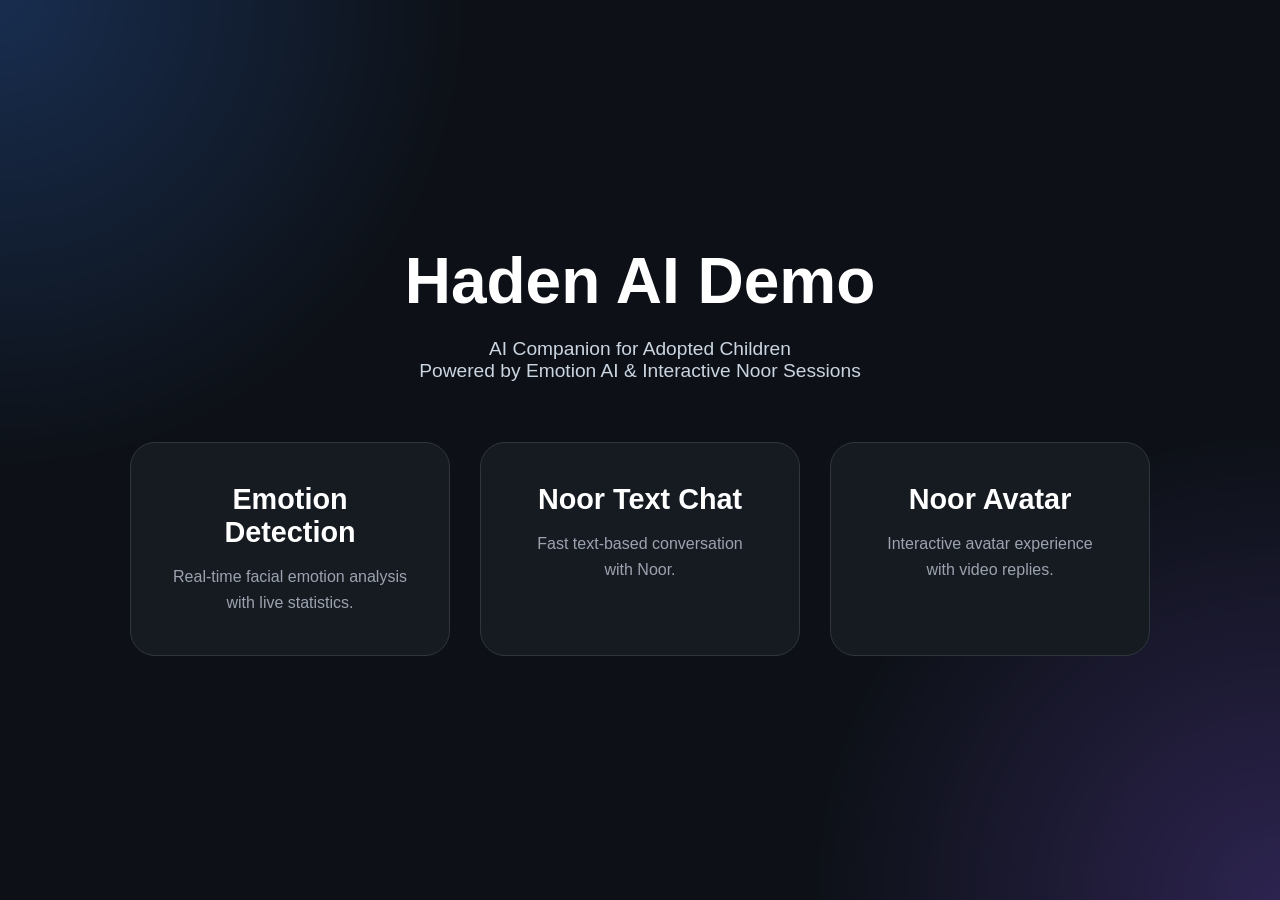
==== index.html @ 9eedb8ba "Initial Haden demo website" ====
<!doctype html>
<html lang="en">
  <head>
    <meta charset="UTF-8" />
    <meta name="viewport" content="width=device-width, initial-scale=1.0" />
    <title>Haden Demo</title>
    <link rel="stylesheet" href="style.css" />
  </head>

  <body>
    <div class="overlay"></div>

    <div class="container">
      <h1>Haden AI Demo</h1>

      <p class="subtitle">
        AI Companion for Adopted Children<br />
        Powered by Emotion AI & Interactive Noor Sessions
      </p>

      <div class="cards">
        <a href="face.html" class="card">
          <h2>Emotion Detection</h2>
          <p>Real-time facial emotion analysis with live statistics.</p>
        </a>

        <a href="text-chat.html" class="card">
          <h2>Noor Text Chat</h2>
          <p>Fast text-based conversation with Noor.</p>
        </a>

        <a href="avatar-chat.html" class="card">
          <h2>Noor Avatar</h2>
          <p>Interactive avatar experience with video replies.</p>
        </a>
      </div>
    </div>
  </body>
</html>
---- style.css ----
* {
  margin: 0;
  padding: 0;
  box-sizing: border-box;
  font-family: Arial, Helvetica, sans-serif;
}

body {
  background: #0d1117;
  color: white;
  min-height: 100vh;
  display: flex;
  justify-content: center;
  align-items: center;
  overflow-x: hidden;
  overflow-y: auto;
  position: relative;
}

.overlay {
  position: absolute;
  inset: 0;
  background:
    radial-gradient(circle at top left, #3b82f6 0%, transparent 30%),
    radial-gradient(circle at bottom right, #8b5cf6 0%, transparent 30%);
  opacity: 0.25;
}

.container {
  position: relative;
  z-index: 2;
  text-align: center;
  width: 90%;
  max-width: 1100px;
  padding: 40px 0;
}

.chat-container {
  width: 90%;
  max-width: 1000px;
  margin: auto;
  padding: 40px 0;
}

h1 {
  font-size: 4rem;
  margin-bottom: 20px;
}

.subtitle {
  color: #cbd5e1;
  margin-bottom: 60px;
  font-size: 1.2rem;
}

.back-btn {
  position: fixed;
  top: 24px;
  left: 24px;
  z-index: 20;
  color: white;
  text-decoration: none;
  background: #161b22;
  border: 1px solid #30363d;
  padding: 12px 18px;
  border-radius: 14px;
  transition: 0.3s;
}

.back-btn:hover {
  background: #8b5cf6;
}

.cards {
  display: flex;
  gap: 30px;
  justify-content: center;
  flex-wrap: wrap;
}

.card {
  width: 320px;
  padding: 40px;
  border-radius: 25px;
  background: #161b22;
  text-decoration: none;
  color: white;
  transition: 0.3s;
  border: 1px solid #30363d;
}

.card:hover {
  transform: translateY(-10px);
  border-color: #8b5cf6;
  box-shadow: 0 0 30px rgba(139, 92, 246, 0.4);
}

.card h2 {
  margin-bottom: 15px;
  font-size: 1.8rem;
}

.card p {
  color: #9ca3af;
  line-height: 1.6;
}

video {
  width: 700px;
  max-width: 90%;
  border-radius: 25px;
  border: 2px solid #30363d;
  margin-bottom: 30px;
}

.emotion-box {
  background: #161b22;
  padding: 25px;
  border-radius: 20px;
  border: 1px solid #30363d;
  width: 300px;
  margin: auto;
}

.emotion-box h2 {
  font-size: 2rem;
  margin-bottom: 10px;
}

.live-confidence {
  width: 100%;
  height: 18px;
  background: #0d1117;
  border-radius: 999px;
  overflow: hidden;
  border: 1px solid #30363d;
  margin-top: 18px;
}

.live-bar {
  width: 0%;
  height: 100%;
  background: linear-gradient(90deg, #8b5cf6, #3b82f6);
  border-radius: 999px;
  transition: width 0.4s ease;
}

.emotion-chart-box {
  margin: 30px auto 0;
  width: 700px;
  max-width: 90%;
  background: #161b22;
  border: 1px solid #30363d;
  border-radius: 25px;
  padding: 25px;
  text-align: left;
}

.emotion-chart-box h2 {
  margin-bottom: 20px;
  text-align: center;
  color: #8b5cf6;
}

.emotion-row {
  margin-bottom: 18px;
}

.emotion-label {
  display: flex;
  justify-content: space-between;
  margin-bottom: 8px;
  color: #e5e7eb;
  text-transform: capitalize;
}

.emotion-bar-bg {
  width: 100%;
  height: 14px;
  background: #0d1117;
  border-radius: 999px;
  overflow: hidden;
  border: 1px solid #30363d;
}

.emotion-bar {
  height: 100%;
  background: #8b5cf6;
  border-radius: 999px;
  transition: width 0.4s ease;
}

.pie-wrapper {
  display: flex;
  justify-content: center;
  margin-top: 30px;
}

.pie-chart {
  width: 180px;
  height: 180px;
  border-radius: 50%;
  background: #0d1117;
  border: 1px solid #30363d;
}

.chat-box {
  height: 500px;
  overflow-y: auto;
  background: #161b22;
  border: 1px solid #30363d;
  border-radius: 20px;
  padding: 20px;
  margin-top: 30px;
  margin-bottom: 20px;
}

.avatar-chat-box {
  height: 320px;
}

.message {
  padding: 15px;
  border-radius: 15px;
  margin-bottom: 15px;
  max-width: 75%;
  line-height: 1.6;
}

.user {
  background: #2563eb;
  margin-left: auto;
}

.bot {
  background: #30363d;
}

.input-area {
  display: flex;
  gap: 15px;
}

input,
select {
  flex: 1;
  padding: 18px;
  border-radius: 15px;
  background: #161b22;
  color: white;
  font-size: 1rem;
  border: 1px solid #30363d;
}

button {
  padding: 18px 30px;
  border: none;
  border-radius: 15px;
  background: #8b5cf6;
  color: white;
  font-size: 1rem;
  cursor: pointer;
  transition: 0.3s;
}

button:hover {
  opacity: 0.85;
}

button:disabled {
  opacity: 0.5;
  cursor: not-allowed;
}

.setup-box {
  background: #161b22;
  border: 1px solid #30363d;
  border-radius: 25px;
  padding: 30px;
  margin: 30px auto;
  max-width: 500px;
  display: flex;
  flex-direction: column;
  gap: 15px;
}

.setup-box h2 {
  margin-bottom: 10px;
}

.end-btn {
  margin-top: 20px;
  background: #dc2626;
}

.report-box {
  margin-top: 20px;
  background: #0b1220;
  border: 1px solid #30363d;
  border-radius: 20px;
  padding: 20px;
  white-space: pre-wrap;
  text-align: left;
  display: none;
}

.report-card {
  background: #161b22;
  border: 1px solid #30363d;
  border-radius: 20px;
  padding: 20px;
  margin-bottom: 20px;
  text-align: right;
}

.report-card h2 {
  margin-bottom: 15px;
  color: #8b5cf6;
}

.report-card p,
.report-card li {
  line-height: 1.8;
  color: #e5e7eb;
}

.report-card ul {
  padding-right: 20px;
}

.avatar-wrapper {
  display: flex;
  justify-content: center;
  margin: 30px 0;
}

.noor-video {
  width: 520px;
  max-width: 90%;
  border-radius: 30px;
  object-fit: cover;
  background: #111827;
  border: 1px solid #30363d;
  box-shadow: 0 0 45px rgba(139, 92, 246, 0.28);
}

.mode-buttons {
  display: flex;
  justify-content: center;
  gap: 15px;
  margin-bottom: 25px;
}

.mode-btn {
  padding: 12px 28px;
  border-radius: 14px;
  border: none;
  background: #1f2937;
  color: white;
  cursor: pointer;
  transition: 0.3s;
}

.mode-btn.active {
  background: #8b5cf6;
}

.voice-panel {
  flex-direction: column;
  justify-content: center;
  align-items: center;
  min-height: 320px;
  background: #161b22;
  border: 1px solid #30363d;
  border-radius: 25px;
  margin-bottom: 25px;
  gap: 25px;
}

.voice-visualizer {
  width: 210px;
  height: 210px;
  border-radius: 50%;
  display: flex;
  justify-content: center;
  align-items: center;
  background: repeating-radial-gradient(
    circle,
    transparent 0px,
    transparent 8px,
    rgba(139, 92, 246, 0.9) 9px,
    transparent 11px
  );
  animation: softPulse 1.5s infinite;
  box-shadow: 0 0 50px rgba(139, 92, 246, 0.45);
  cursor: pointer;
}

.voice-visualizer span {
  width: 105px;
  height: 105px;
  border-radius: 50%;
  background: #0d1117;
  display: block;
}

.voice-visualizer.listening {
  animation: strongPulse 0.9s infinite;
}

.voice-visualizer.thinking {
  background: repeating-radial-gradient(
    circle,
    transparent 0px,
    transparent 8px,
    rgba(245, 158, 11, 0.95) 9px,
    transparent 11px
  );
}

.voice-status {
  color: #e5e7eb;
  font-size: 1.3rem;
  text-align: center;
}

.voice-transcript {
  color: #9ca3af;
  font-size: 1rem;
  text-align: center;
}

@keyframes softPulse {
  0%,
  100% {
    transform: scale(1);
    opacity: 0.75;
  }
  50% {
    transform: scale(1.04);
    opacity: 1;
  }
}

@keyframes strongPulse {
  0%,
  100% {
    transform: scale(1);
  }
  50% {
    transform: scale(1.12);
  }
}

@media (max-width: 700px) {
  h1 {
    font-size: 2.6rem;
  }

  .subtitle {
    margin-bottom: 35px;
  }

  .card {
    width: 100%;
  }

  .input-area {
    flex-direction: column;
  }

  .message {
    max-width: 100%;
  }

  .chat-box {
    height: 420px;
  }

  .back-btn {
    position: static;
    display: inline-block;
    margin: 20px;
  }

  .voice-visualizer {
    width: 170px;
    height: 170px;
  }

  .voice-visualizer span {
    width: 85px;
    height: 85px;
  }
}
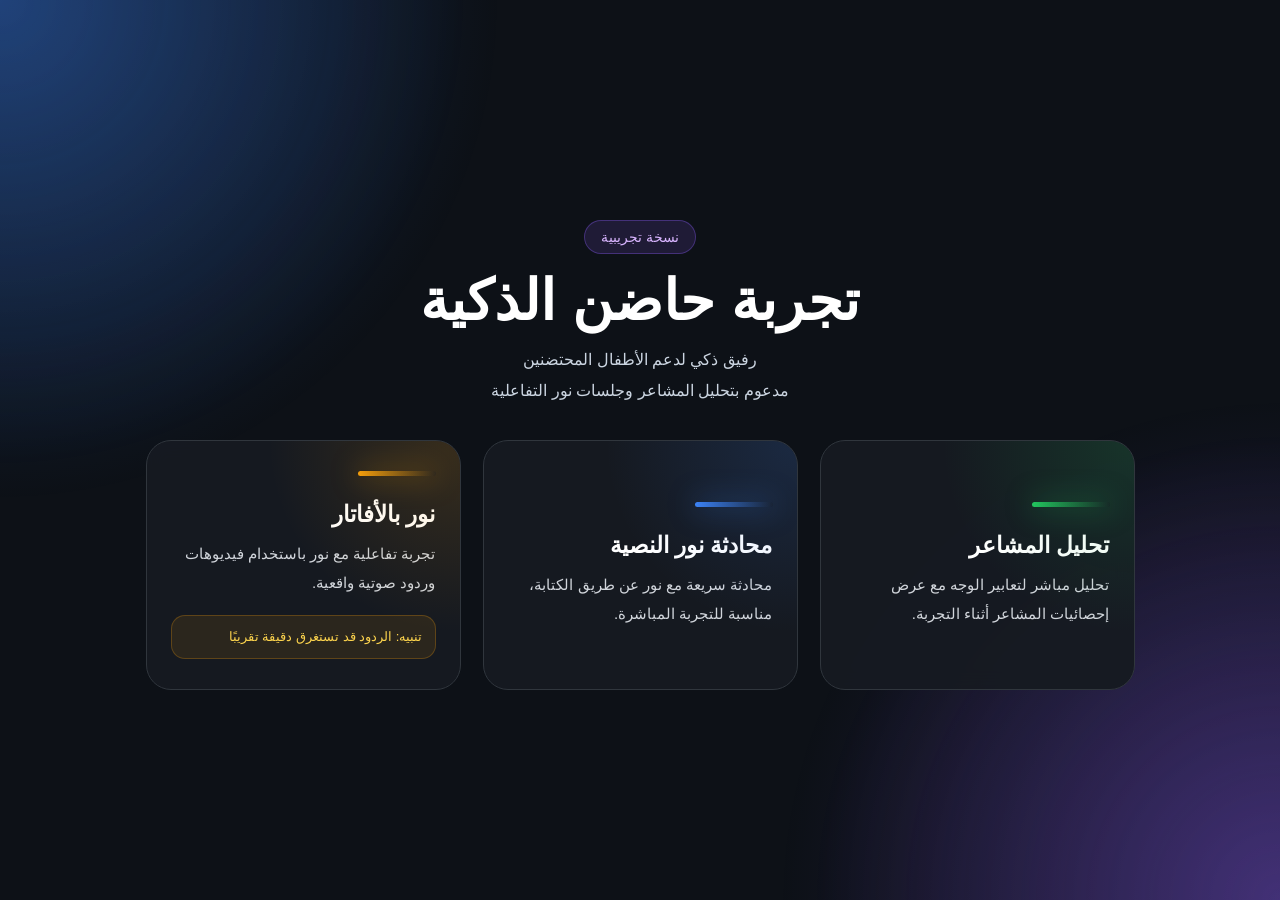
==== commit f4505a19: "update" ====
--- a/index.html
+++ b/index.html
@@ -1,37 +1,56 @@
 <!doctype html>
-<html lang="en">
+<html lang="ar" dir="rtl">
   <head>
     <meta charset="UTF-8" />
     <meta name="viewport" content="width=device-width, initial-scale=1.0" />
-    <title>Haden Demo</title>
+    <title>تجربة حاضن</title>
     <link rel="stylesheet" href="style.css" />
   </head>
 
   <body>
     <div class="overlay"></div>
 
-    <div class="container">
-      <h1>Haden AI Demo</h1>
+    <div class="container home-container">
+      <div class="home-hero">
+        <span class="home-badge">نسخة تجريبية</span>
 
-      <p class="subtitle">
-        AI Companion for Adopted Children<br />
-        Powered by Emotion AI & Interactive Noor Sessions
-      </p>
+        <h1>تجربة حاضن الذكية</h1>
 
-      <div class="cards">
-        <a href="face.html" class="card">
-          <h2>Emotion Detection</h2>
-          <p>Real-time facial emotion analysis with live statistics.</p>
+        <p class="subtitle">
+          رفيق ذكي لدعم الأطفال المحتضنين<br />
+          مدعوم بتحليل المشاعر وجلسات نور التفاعلية
+        </p>
+      </div>
+
+      <div class="cards home-cards">
+        <a href="face.html" class="card home-card emotion-card">
+          <div class="card-glow emotion-glow"></div>
+
+          <h2>تحليل المشاعر</h2>
+
+          <p>
+            تحليل مباشر لتعابير الوجه مع عرض إحصائيات المشاعر أثناء التجربة.
+          </p>
         </a>
 
-        <a href="text-chat.html" class="card">
-          <h2>Noor Text Chat</h2>
-          <p>Fast text-based conversation with Noor.</p>
+        <a href="text-chat.html" class="card home-card chat-card">
+          <div class="card-glow chat-glow"></div>
+
+          <h2>محادثة نور النصية</h2>
+
+          <p>محادثة سريعة مع نور عن طريق الكتابة، مناسبة للتجربة المباشرة.</p>
         </a>
 
-        <a href="avatar-chat.html" class="card">
-          <h2>Noor Avatar</h2>
-          <p>Interactive avatar experience with video replies.</p>
+        <a href="avatar-chat.html" class="card home-card avatar-card">
+          <div class="card-glow avatar-glow"></div>
+
+          <h2>نور بالأفاتار</h2>
+
+          <p>تجربة تفاعلية مع نور باستخدام فيديوهات وردود صوتية واقعية.</p>
+
+          <span class="delay-warning">
+            تنبيه: الردود قد تستغرق دقيقة تقريبًا
+          </span>
         </a>
       </div>
     </div>
--- a/style.css
+++ b/style.css
@@ -5,16 +5,43 @@
   font-family: Arial, Helvetica, sans-serif;
 }
 
+html,
+body {
+  width: 100%;
+  max-width: 100%;
+  overflow-x: hidden;
+  overscroll-behavior-x: none;
+}
+
 body {
   background: #0d1117;
   color: white;
   min-height: 100vh;
+  min-height: 100dvh;
   display: flex;
   justify-content: center;
   align-items: center;
-  overflow-x: hidden;
   overflow-y: auto;
   position: relative;
+}
+
+body::before {
+  content: "";
+  position: fixed;
+  inset: 0;
+  z-index: 0;
+  pointer-events: none;
+  background:
+    radial-gradient(
+      circle at top left,
+      rgba(59, 130, 246, 0.26) 0%,
+      transparent 32%
+    ),
+    radial-gradient(
+      circle at bottom right,
+      rgba(139, 92, 246, 0.24) 0%,
+      transparent 32%
+    );
 }
 
 .overlay {
@@ -26,25 +53,42 @@
   opacity: 0.25;
 }
 
+.container,
+.chat-container,
+.face-container,
+.setup-box,
+#chat-section,
+.chat-box,
+.input-area,
+.report-box,
+.card,
+.camera-card,
+.face-stats-box {
+  min-width: 0;
+  max-width: 100%;
+}
+
 .container {
   position: relative;
   z-index: 2;
   text-align: center;
-  width: 90%;
-  max-width: 1100px;
+  width: min(100% - 32px, 1100px);
   padding: 40px 0;
 }
 
 .chat-container {
-  width: 90%;
-  max-width: 1000px;
-  margin: auto;
-  padding: 40px 0;
+  position: relative;
+  z-index: 2;
+  width: min(100% - 32px, 760px);
+  margin: 0 auto;
+  padding: 86px 0 34px;
+  text-align: center;
 }
 
 h1 {
-  font-size: 4rem;
-  margin-bottom: 20px;
+  font-size: clamp(2rem, 6vw, 4rem);
+  line-height: 1.1;
+  margin-bottom: 22px;
 }
 
 .subtitle {
@@ -55,16 +99,17 @@
 
 .back-btn {
   position: fixed;
-  top: 24px;
-  left: 24px;
-  z-index: 20;
+  top: 18px;
+  left: 18px;
+  z-index: 999;
   color: white;
   text-decoration: none;
-  background: #161b22;
-  border: 1px solid #30363d;
-  padding: 12px 18px;
-  border-radius: 14px;
+  background: rgba(22, 27, 34, 0.94);
+  border: 1px solid #30363d;
+  padding: 10px 14px;
+  border-radius: 13px;
   transition: 0.3s;
+  backdrop-filter: blur(10px);
 }
 
 .back-btn:hover {
@@ -204,15 +249,26 @@
   border: 1px solid #30363d;
 }
 
+/* ===== Text Chat Page ===== */
+
+#chat-section {
+  width: 100%;
+  overflow-x: hidden;
+}
+
 .chat-box {
-  height: 500px;
+  width: 100%;
+  height: 46dvh;
+  min-height: 300px;
+  max-height: 520px;
   overflow-y: auto;
-  background: #161b22;
+  overflow-x: hidden;
+  background: rgba(22, 27, 34, 0.96);
   border: 1px solid #30363d;
   border-radius: 20px;
-  padding: 20px;
-  margin-top: 30px;
-  margin-bottom: 20px;
+  padding: 16px;
+  margin: 0 0 14px;
+  text-align: left;
 }
 
 .avatar-chat-box {
@@ -220,40 +276,60 @@
 }
 
 .message {
-  padding: 15px;
+  width: fit-content;
+  max-width: min(78%, 560px);
+  padding: 12px 14px;
   border-radius: 15px;
-  margin-bottom: 15px;
-  max-width: 75%;
-  line-height: 1.6;
+  margin-bottom: 12px;
+  line-height: 1.65;
+  font-size: 0.96rem;
+  word-break: break-word;
+  overflow-wrap: anywhere;
 }
 
 .user {
   background: #2563eb;
   margin-left: auto;
+  text-align: left;
 }
 
 .bot {
   background: #30363d;
+  margin-right: auto;
+  text-align: right;
+  direction: rtl;
 }
 
 .input-area {
+  width: 100%;
   display: flex;
-  gap: 15px;
+  gap: 12px;
 }
 
 input,
 select {
   flex: 1;
-  padding: 18px;
+  width: 100%;
+  min-width: 0;
+  padding: 16px;
   border-radius: 15px;
   background: #161b22;
   color: white;
   font-size: 1rem;
   border: 1px solid #30363d;
+  outline: none;
+}
+
+input:focus,
+select:focus {
+  border-color: #8b5cf6;
+  box-shadow: 0 0 0 3px rgba(139, 92, 246, 0.18);
 }
 
 button {
-  padding: 18px 30px;
+  width: auto;
+  min-width: 110px;
+  padding: 16px 26px;
   border: none;
   border-radius: 15px;
   background: #8b5cf6;
@@ -273,60 +349,141 @@
 }
 
 .setup-box {
-  background: #161b22;
+  width: min(100%, 500px);
+  background: rgba(22, 27, 34, 0.96);
   border: 1px solid #30363d;
   border-radius: 25px;
-  padding: 30px;
-  margin: 30px auto;
-  max-width: 500px;
+  padding: 28px;
+  margin: 24px auto;
   display: flex;
   flex-direction: column;
   gap: 15px;
+  text-align: left;
 }
 
 .setup-box h2 {
-  margin-bottom: 10px;
+  margin-bottom: 8px;
+  font-size: 1.25rem;
+}
+
+.setup-box button {
+  width: 100%;
 }
 
 .end-btn {
-  margin-top: 20px;
+  width: 100%;
+  margin-top: 12px;
   background: #dc2626;
 }
 
+/* This hides the red button with the current JS because the JS disables it after report generation */
+.end-btn:disabled {
+  display: none !important;
+}
+
+/* ===== Clean Report Design ===== */
+
 .report-box {
-  margin-top: 20px;
-  background: #0b1220;
+  display: none;
+  width: 100%;
+  margin-top: 14px;
+  padding: 20px;
+  background: rgba(17, 24, 39, 0.98);
   border: 1px solid #30363d;
   border-radius: 20px;
-  padding: 20px;
-  white-space: pre-wrap;
   text-align: left;
-  display: none;
+  white-space: normal;
+  overflow-x: hidden;
+}
+
+.report-box::before {
+  content: "Report";
+  display: block;
+  color: #ffffff;
+  font-size: 1.55rem;
+  font-weight: 800;
+  text-align: center;
+  margin-bottom: 16px;
 }
 
 .report-card {
-  background: #161b22;
-  border: 1px solid #30363d;
-  border-radius: 20px;
-  padding: 20px;
-  margin-bottom: 20px;
-  text-align: right;
+  background: transparent;
+  border: 0;
+  border-top: 1px solid #30363d;
+  border-radius: 0;
+  padding: 14px 0;
+  margin: 0;
+  text-align: left;
+}
+
+.report-card:first-child {
+  border-top: 0;
+  padding-top: 0;
+}
+
+/* Hide less important report blocks from the current JS:
+   1 Summary, 2 Emotional State, 3 Engagement, 4 Risk Flags, 5 Recommendations, 6 Priority */
+.report-card:nth-of-type(3),
+.report-card:nth-of-type(6) {
+  display: none !important;
 }
 
 .report-card h2 {
-  margin-bottom: 15px;
   color: #8b5cf6;
+  font-size: 1rem;
+  margin-bottom: 8px;
+  text-align: left;
 }
 
 .report-card p,
 .report-card li {
-  line-height: 1.8;
+  line-height: 1.75;
   color: #e5e7eb;
+  font-size: 0.92rem;
 }
 
 .report-card ul {
-  padding-right: 20px;
-}
+  padding-left: 20px;
+  padding-right: 0;
+}
+
+/* Support the newer report class names too */
+.report-main-title,
+.report-title {
+  color: #ffffff;
+  font-size: 1.55rem;
+  text-align: center;
+  margin-bottom: 16px;
+}
+
+.clean-report-section,
+.report-section {
+  border-top: 1px solid #30363d;
+  padding: 14px 0;
+}
+
+.clean-report-section h3,
+.report-section h3 {
+  color: #8b5cf6;
+  font-size: 1rem;
+  margin-bottom: 8px;
+}
+
+.clean-report-section p,
+.clean-report-section li,
+.report-section p,
+.report-section li {
+  color: #e5e7eb;
+  font-size: 0.92rem;
+  line-height: 1.75;
+}
+
+.clean-report-section ul,
+.report-section ul {
+  padding-left: 20px;
+}
+
+/* ===== Avatar Chat Page ===== */
 
 .avatar-wrapper {
   display: flex;
@@ -430,6 +587,146 @@
   text-align: center;
 }
 
+/* ===== Face Detection Page ===== */
+
+.face-page {
+  align-items: flex-start;
+  min-height: 100dvh;
+  overflow-x: hidden;
+  padding-left: env(safe-area-inset-left);
+  padding-right: env(safe-area-inset-right);
+}
+
+.face-container {
+  width: min(100% - 28px, 1120px);
+  max-width: 1120px;
+  padding: 76px 0 36px;
+  margin: 0 auto;
+  position: relative;
+  z-index: 2;
+}
+
+.face-container h1 {
+  font-size: clamp(1.9rem, 5vw, 4rem);
+  margin-bottom: 10px;
+}
+
+.face-container .subtitle {
+  margin-bottom: 22px;
+}
+
+.face-layout {
+  width: 100%;
+  display: grid;
+  grid-template-columns: minmax(0, 1.15fr) minmax(280px, 0.85fr);
+  gap: 22px;
+  align-items: start;
+}
+
+.camera-card,
+.face-stats-box {
+  min-width: 0;
+  background: rgba(22, 27, 34, 0.96);
+  border: 1px solid #30363d;
+  border-radius: 25px;
+  box-shadow: 0 18px 50px rgba(0, 0, 0, 0.25);
+}
+
+.camera-card {
+  padding: 18px;
+}
+
+.camera-wrapper {
+  position: relative;
+  width: 100%;
+  aspect-ratio: 4 / 3;
+  overflow: hidden;
+  border-radius: 22px;
+  background: #05070b;
+  border: 1px solid #30363d;
+}
+
+.face-page video#video {
+  width: 100%;
+  height: 100%;
+  max-width: none;
+  margin: 0;
+  display: block;
+  object-fit: cover;
+  border: none;
+  border-radius: 0;
+  transform: scaleX(-1);
+}
+
+#overlay {
+  position: absolute;
+  inset: 0;
+  width: 100%;
+  height: 100%;
+  pointer-events: none;
+}
+
+.camera-status {
+  position: absolute;
+  left: 12px;
+  bottom: 12px;
+  max-width: calc(100% - 24px);
+  padding: 7px 11px;
+  border-radius: 999px;
+  background: rgba(13, 17, 23, 0.78);
+  border: 1px solid rgba(148, 163, 184, 0.22);
+  color: #e5e7eb;
+  font-size: 0.84rem;
+  backdrop-filter: blur(8px);
+}
+
+.emotion-summary {
+  display: flex;
+  justify-content: space-between;
+  align-items: center;
+  gap: 14px;
+  padding: 16px 4px 8px;
+  text-align: left;
+}
+
+.summary-label {
+  display: block;
+  margin-bottom: 4px;
+  color: #9ca3af;
+  font-size: 0.85rem;
+}
+
+.emotion-summary h2 {
+  font-size: clamp(1.4rem, 4vw, 2.35rem);
+  color: #ffffff;
+  text-transform: capitalize;
+}
+
+.emotion-summary p {
+  color: #cbd5e1;
+  white-space: nowrap;
+}
+
+.camera-card .live-confidence {
+  margin-top: 10px;
+  height: 13px;
+}
+
+.face-stats-box {
+  width: 100%;
+  max-width: none;
+  margin: 0;
+  padding: 22px;
+  overflow: hidden;
+}
+
+.face-stats-box .pie-chart {
+  width: 155px;
+  height: 155px;
+}
+
+/* ===== Animations ===== */
+
 @keyframes softPulse {
   0%,
   100% {
@@ -452,35 +749,144 @@
   }
 }
 
+/* ===== Tablet ===== */
+
+@media (max-width: 900px) {
+  .face-layout {
+    grid-template-columns: minmax(0, 1fr);
+  }
+}
+
+/* ===== Mobile ===== */
+
 @media (max-width: 700px) {
-  h1 {
-    font-size: 2.6rem;
+  html,
+  body {
+    width: 100%;
+    max-width: 100%;
+    overflow-x: hidden !important;
+    touch-action: pan-y;
+  }
+
+  body {
+    display: block;
+  }
+
+  .container {
+    width: calc(100% - 28px);
+    padding: 70px 0 24px;
+  }
+
+  .chat-container {
+    width: 100%;
+    padding: 76px 14px 18px;
+  }
+
+  .chat-container h1 {
+    font-size: 1.75rem;
+    margin-bottom: 16px;
   }
 
   .subtitle {
     margin-bottom: 35px;
+    font-size: 0.98rem;
+  }
+
+  .back-btn {
+    top: max(14px, env(safe-area-inset-top));
+    left: 14px;
+    padding: 8px 11px;
+    border-radius: 12px;
+    font-size: 0.82rem;
   }
 
   .card {
     width: 100%;
+    padding: 30px 22px;
+  }
+
+  .setup-box {
+    width: 100%;
+    padding: 20px;
+    border-radius: 20px;
+    margin: 0 auto;
+    gap: 13px;
+  }
+
+  .setup-box h2 {
+    text-align: left;
+    font-size: 1.12rem;
+  }
+
+  input,
+  select,
+  button {
+    padding: 14px;
+    font-size: 0.92rem;
+    border-radius: 13px;
+  }
+
+  .chat-box {
+    height: 43dvh;
+    min-height: 270px;
+    max-height: none;
+    margin-bottom: 12px;
+    padding: 12px;
+    border-radius: 16px;
+  }
+
+  .message {
+    max-width: 94%;
+    padding: 10px 12px;
+    font-size: 0.86rem;
+    border-radius: 13px;
   }
 
   .input-area {
     flex-direction: column;
-  }
-
-  .message {
-    max-width: 100%;
-  }
-
-  .chat-box {
-    height: 420px;
-  }
-
-  .back-btn {
-    position: static;
-    display: inline-block;
-    margin: 20px;
+    gap: 8px;
+  }
+
+  .input-area button,
+  .end-btn {
+    width: 100%;
+  }
+
+  .end-btn {
+    margin-top: 10px;
+  }
+
+  .report-box {
+    padding: 16px;
+    border-radius: 16px;
+    margin-top: 14px;
+  }
+
+  .report-box::before,
+  .report-main-title,
+  .report-title {
+    font-size: 1.32rem;
+    margin-bottom: 12px;
+  }
+
+  .report-card {
+    padding: 12px 0;
+  }
+
+  .report-card h2,
+  .clean-report-section h3,
+  .report-section h3 {
+    font-size: 0.95rem;
+  }
+
+  .report-card p,
+  .report-card li,
+  .clean-report-section p,
+  .clean-report-section li,
+  .report-section p,
+  .report-section li {
+    font-size: 0.85rem;
+    line-height: 1.7;
   }
 
   .voice-visualizer {
@@ -492,4 +898,261 @@
     width: 85px;
     height: 85px;
   }
-}
+
+  body.face-page {
+    display: block;
+    overflow-x: hidden;
+  }
+
+  .face-container {
+    width: calc(100% - 24px);
+    padding: 62px 0 24px;
+  }
+
+  .face-container h1 {
+    font-size: 2rem;
+  }
+
+  .face-container .subtitle {
+    margin-bottom: 15px;
+    font-size: 0.95rem;
+  }
+
+  .face-page .face-back-btn,
+  .face-page .back-btn {
+    position: fixed;
+    top: max(12px, env(safe-area-inset-top));
+    left: 12px;
+    z-index: 999;
+    margin: 0;
+    padding: 8px 11px;
+    border-radius: 12px;
+    font-size: 0.86rem;
+  }
+
+  .camera-card {
+    padding: 10px;
+    border-radius: 20px;
+  }
+
+  .camera-wrapper {
+    border-radius: 18px;
+    aspect-ratio: 3 / 4;
+  }
+
+  .emotion-summary {
+    flex-direction: column;
+    align-items: flex-start;
+    gap: 4px;
+    padding: 13px 2px 5px;
+  }
+
+  .emotion-summary p {
+    white-space: normal;
+  }
+
+  .face-stats-box {
+    padding: 16px;
+    border-radius: 20px;
+  }
+
+  .emotion-row {
+    margin-bottom: 13px;
+  }
+
+  .emotion-label {
+    gap: 8px;
+    font-size: 0.9rem;
+  }
+
+  .face-stats-box .pie-chart {
+    width: 132px;
+    height: 132px;
+  }
+}
+
+/* ===== Very Small Phones ===== */
+
+@media (max-width: 390px) {
+  .chat-container {
+    padding-left: 11px;
+    padding-right: 11px;
+  }
+
+  .chat-container h1 {
+    font-size: 1.62rem;
+  }
+
+  .setup-box {
+    padding: 18px;
+  }
+
+  .chat-box {
+    height: 42dvh;
+  }
+}
+
+/* ===== Home Page Final Design ===== */
+
+.home-container {
+  width: min(100% - 32px, 1050px);
+  padding: 52px 0 42px;
+}
+
+.home-hero {
+  margin-bottom: 34px;
+}
+
+.home-badge {
+  display: inline-block;
+  margin-bottom: 16px;
+  padding: 8px 16px;
+  border-radius: 999px;
+  background: rgba(139, 92, 246, 0.14);
+  border: 1px solid rgba(139, 92, 246, 0.35);
+  color: #d8b4fe;
+  font-size: 0.88rem;
+}
+
+.home-container h1 {
+  font-size: clamp(2rem, 5vw, 3.5rem);
+  margin-bottom: 14px;
+}
+
+.home-container .subtitle {
+  margin-bottom: 0;
+  color: #cbd5e1;
+  line-height: 1.9;
+  font-size: 1rem;
+}
+
+.home-cards {
+  gap: 22px;
+}
+
+.home-card {
+  position: relative;
+  overflow: hidden;
+  width: 315px;
+  min-height: 240px;
+  padding: 30px 24px;
+  text-align: right;
+  display: flex;
+  flex-direction: column;
+  justify-content: center;
+  background: rgba(22, 27, 34, 0.96);
+  border: 1px solid #30363d;
+  backdrop-filter: blur(10px);
+}
+
+.home-card::before {
+  content: "";
+  position: absolute;
+  inset: -1px;
+  opacity: 0.16;
+  pointer-events: none;
+}
+
+.emotion-card::before {
+  background: radial-gradient(circle at top right, #22c55e, transparent 48%);
+}
+
+.chat-card::before {
+  background: radial-gradient(circle at top right, #3b82f6, transparent 48%);
+}
+
+.avatar-card::before {
+  background: radial-gradient(circle at top right, #f59e0b, transparent 48%);
+}
+
+.card-glow {
+  width: 78px;
+  height: 5px;
+  border-radius: 999px;
+  margin-bottom: 24px;
+}
+
+.emotion-glow {
+  background: linear-gradient(90deg, #22c55e, transparent);
+  box-shadow: 0 0 28px rgba(34, 197, 94, 0.6);
+}
+
+.chat-glow {
+  background: linear-gradient(90deg, #3b82f6, transparent);
+  box-shadow: 0 0 28px rgba(59, 130, 246, 0.6);
+}
+
+.avatar-glow {
+  background: linear-gradient(90deg, #f59e0b, transparent);
+  box-shadow: 0 0 28px rgba(245, 158, 11, 0.6);
+}
+
+.home-card h2 {
+  font-size: 1.45rem;
+  margin-bottom: 12px;
+}
+
+.home-card p {
+  color: #d1d5db;
+  font-size: 0.94rem;
+  line-height: 1.9;
+}
+
+.delay-warning {
+  margin-top: 18px;
+  padding: 10px 12px;
+  border-radius: 14px;
+  background: rgba(245, 158, 11, 0.1);
+  border: 1px solid rgba(245, 158, 11, 0.25);
+  color: #fcd34d;
+  font-size: 0.82rem;
+  line-height: 1.7;
+}
+
+@media (max-width: 700px) {
+  .home-container {
+    width: calc(100% - 26px);
+    padding: 38px 0 26px;
+  }
+
+  .home-hero {
+    margin-bottom: 22px;
+  }
+
+  .home-container h1 {
+    font-size: 2rem;
+  }
+
+  .home-container .subtitle {
+    font-size: 0.92rem;
+    line-height: 1.8;
+  }
+
+  .home-cards {
+    gap: 16px;
+  }
+
+  .home-card {
+    width: 100%;
+    min-height: 185px;
+    padding: 24px 20px;
+    border-radius: 22px;
+  }
+
+  .card-glow {
+    width: 64px;
+    margin-bottom: 18px;
+  }
+
+  .home-card h2 {
+    font-size: 1.28rem;
+  }
+
+  .home-card p {
+    font-size: 0.86rem;
+  }
+
+  .delay-warning {
+    font-size: 0.76rem;
+  }
+}
